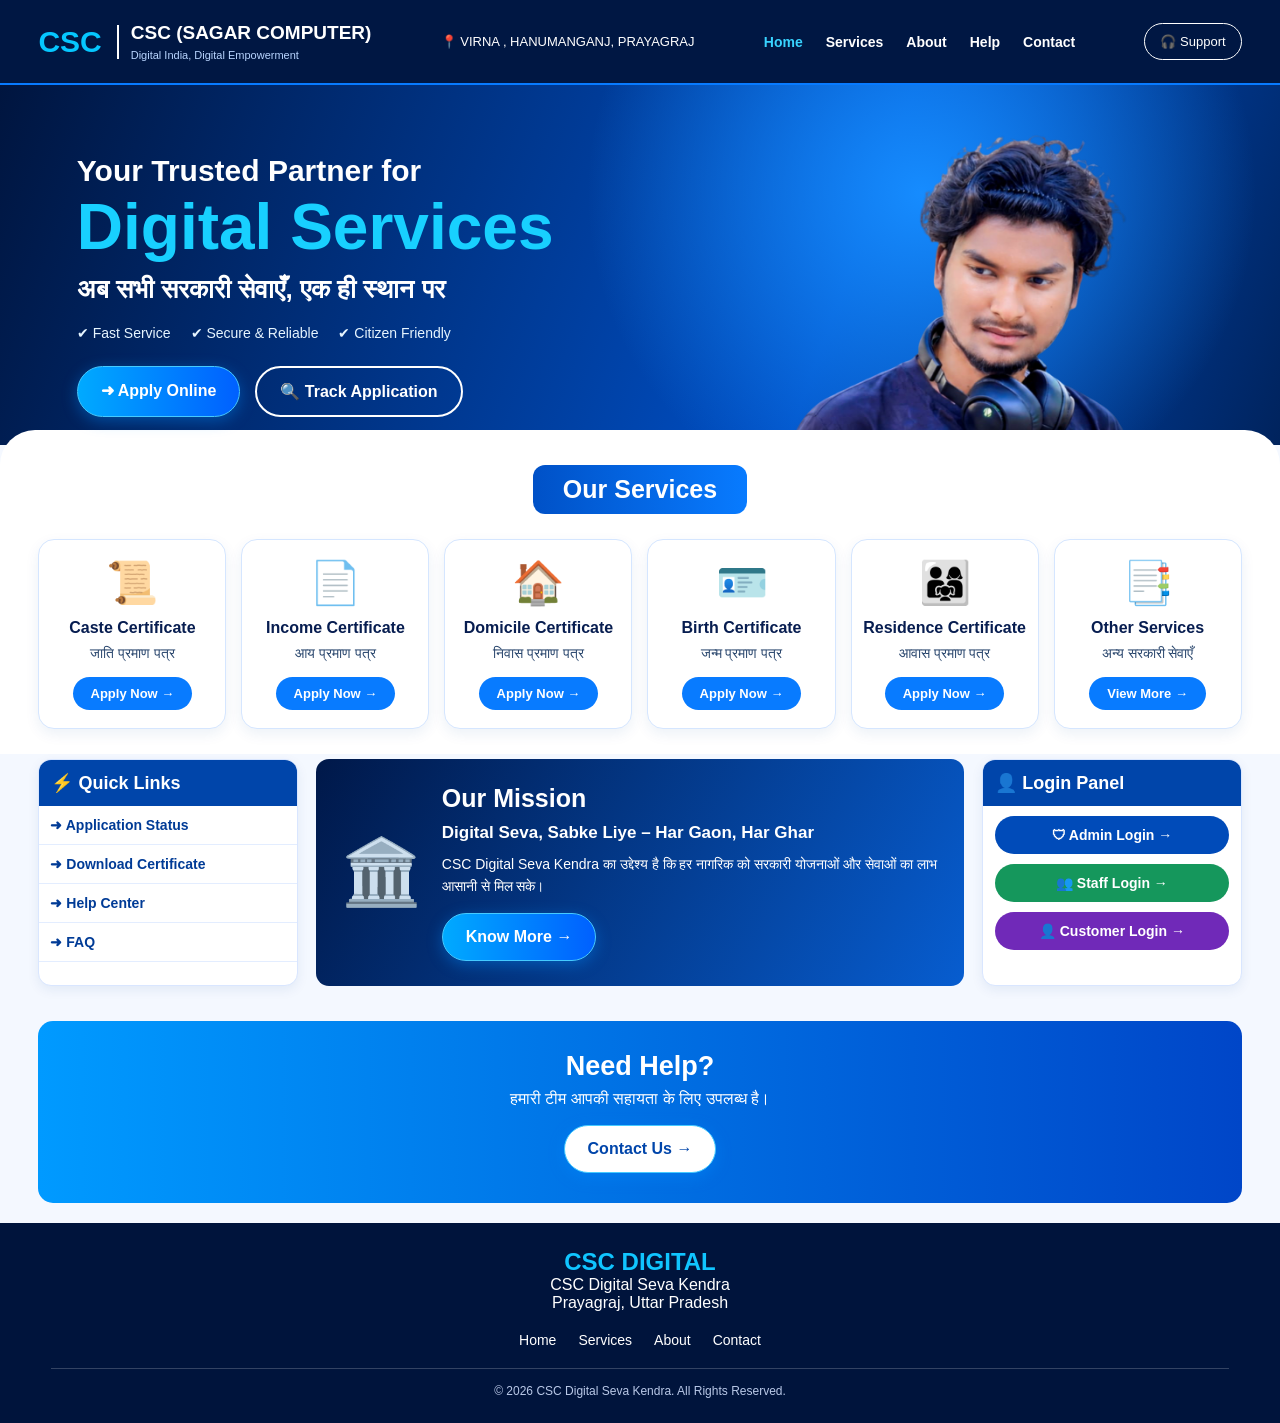
==== index.html @ cd77afcd "Add files via upload" ====
<!DOCTYPE html>
<html lang="hi">
<head>
    <meta charset="UTF-8">
    <meta name="viewport" content="width=device-width, initial-scale=1.0">
    <title>CSC Digital Seva Kendra | Virna | Hanumanganj | Prayagraj</title>
    <link rel="stylesheet" href="style.css">
</head>
<body>

<!-- HEADER -->
<header class="header">
    <div class="logo">
        <div class="logo-icon">CSC</div>
        <div>
            <h2>CSC (SAGAR COMPUTER)</h2>
            <p>Digital India, Digital Empowerment</p>
        </div>
    </div>

    <div class="location">📍 VIRNA , HANUMANGANJ, PRAYAGRAJ</div>

    <button class="menu-toggle" id="menuToggle">☰</button>

    <nav id="navbar">
        <a href="#home" class="active">Home</a>
        <a href="#services">Services</a>
        <a href="#about">About</a>
        <a href="#help">Help</a>
        <a href="#contact">Contact</a>
    </nav>

    <a href="#login" class="support">🎧 Support</a>
</header>

<!-- HERO SECTION -->
<section class="hero" id="home">
    <div class="hero-content">
        <h2>Your Trusted Partner for</h2>
        <h1>Digital Services</h1>

        <h3>अब सभी सरकारी सेवाएँ, एक ही स्थान पर</h3>

        <div class="features">
            <span>✔ Fast Service</span>
            <span>✔ Secure & Reliable</span>
            <span>✔ Citizen Friendly</span>
        </div>

        <div class="hero-buttons">
            <a href="#services" class="btn-primary">➜ Apply Online</a>
            <button class="btn-outline" id="trackBtn">
                🔍 Track Application
            </button>
        </div>
    </div>

    <div class="hero-image">
             <img src="sagar.png"
                  alt="CSC Digital Seva Kendra"
                         class="hero-banner">
                 </div>
</section>

<!-- SERVICES -->
<section class="services-section" id="services">

    <h2 class="section-title">Our Services</h2>

    <div class="services-grid">

        <div class="service-card">
            <div class="service-icon">📜</div>
            <h3>Caste Certificate</h3>
            <p>जाति प्रमाण पत्र</p>
            <button class="apply-btn" data-service="जाति प्रमाण पत्र">
                Apply Now →
            </button>
        </div>

        <div class="service-card">
            <div class="service-icon">📄</div>
            <h3>Income Certificate</h3>
            <p>आय प्रमाण पत्र</p>
            <button class="apply-btn" data-service="आय प्रमाण पत्र">
                Apply Now →
            </button>
        </div>

        <div class="service-card">
            <div class="service-icon">🏠</div>
            <h3>Domicile Certificate</h3>
            <p>निवास प्रमाण पत्र</p>
            <button class="apply-btn" data-service="निवास प्रमाण पत्र">
                Apply Now →
            </button>
        </div>

        <div class="service-card">
            <div class="service-icon">🪪</div>
            <h3>Birth Certificate</h3>
            <p>जन्म प्रमाण पत्र</p>
            <button class="apply-btn" data-service="जन्म प्रमाण पत्र">
                Apply Now →
            </button>
        </div>

        <div class="service-card">
            <div class="service-icon">👨‍👩‍👧</div>
            <h3>Residence Certificate</h3>
            <p>आवास प्रमाण पत्र</p>
            <button class="apply-btn" data-service="आवास प्रमाण पत्र">
                Apply Now →
            </button>
        </div>

        <div class="service-card">
            <div class="service-icon">📑</div>
            <h3>Other Services</h3>
            <p>अन्य सरकारी सेवाएँ</p>
            <button class="apply-btn" data-service="अन्य सेवाएँ">
                View More →
            </button>
        </div>

    </div>
</section>

<!-- LOWER SECTION -->
<section class="lower-section">

    <div class="quick-links">
        <h2>⚡ Quick Links</h2>
        <a href="#" id="quickTrack">➜ Application Status</a>
        <a href="#" id="downloadBtn">➜ Download Certificate</a>
        <a href="#help">➜ Help Center</a>
        <a href="#contact">➜ FAQ</a>
    </div>

    <div class="mission" id="about">
        <div class="mission-icon">🏛️</div>
        <div>
            <h2>Our Mission</h2>
            <h3>Digital Seva, Sabke Liye – Har Gaon, Har Ghar</h3>
            <p>
                CSC Digital Seva Kendra का उद्देश्य है कि हर नागरिक
                को सरकारी योजनाओं और सेवाओं का लाभ आसानी से मिल सके।
            </p>
            <a href="#services" class="btn-primary">Know More →</a>
        </div>
    </div>

    <div class="login-panel" id="login">
        <h2>👤 Login Panel</h2>
        <button class="admin-login" data-login="Admin">🛡 Admin Login →</button>
        <button class="staff-login" data-login="Staff">👥 Staff Login →</button>
        <button class="customer-login" data-login="Customer">👤 Customer Login →</button>
    </div>

</section>

<!-- HELP -->
<section class="help-section" id="help">
    <h2>Need Help?</h2>
    <p>हमारी टीम आपकी सहायता के लिए उपलब्ध है।</p>
    <a href="#contact" class="btn-primary">Contact Us →</a>
</section>

<!-- FOOTER -->
<footer id="contact">
    <div class="footer-logo">
        <h2>CSC DIGITAL</h2>
        <p>CSC Digital Seva Kendra</p>
        <p>Prayagraj, Uttar Pradesh</p>
    </div>

    <div class="footer-links">
        <a href="#home">Home</a>
        <a href="#services">Services</a>
        <a href="#about">About</a>
        <a href="#contact">Contact</a>
    </div>

    <p class="copyright">
        © 2026 CSC Digital Seva Kendra. All Rights Reserved.
    </p>
</footer>

<!-- APPLICATION MODAL -->
<div class="modal" id="applicationModal">
    <div class="modal-box">
        <button class="close-btn" data-close="applicationModal">×</button>
        <h2>Online Application Form</h2>
        <p>ऑनलाइन आवेदन के लिए अपनी जानकारी भरें।</p>

        <form id="applicationForm">
            <label>Service Name</label>
            <input type="text" id="serviceName" readonly>

            <label>Applicant Name *</label>
            <input type="text" name="name" required placeholder="पूरा नाम">

            <label>Father's Name *</label>
            <input type="text" name="father" required placeholder="पिता का नाम">

            <label>Mobile Number *</label>
            <input type="tel" name="mobile" required
                   pattern="[6-9][0-9]{9}" maxlength="10"
                   placeholder="10 अंकों का मोबाइल नंबर">

            <label>Date of Birth *</label>
            <input type="date" name="dob" required>

            <label>Full Address *</label>
            <textarea name="address" required placeholder="पूरा पता"></textarea>

            <label>District *</label>
            <input type="text" name="district" required value="Prayagraj">

            <label>Upload Documents *</label>
            <input type="file" name="documents" multiple required
                   accept=".pdf,.jpg,.jpeg,.png">

            <p class="form-note">
                आवेदन भेजने से पहले अपनी जानकारी जाँच लें।
            </p>

            <button type="submit" class="submit-btn">
                Submit Application
            </button>
        </form>
    </div>
</div>

<!-- TRACK MODAL -->
<div class="modal" id="trackModal">
    <div class="modal-box small-modal">
        <button class="close-btn" data-close="trackModal">×</button>
        <h2>Track Your Application</h2>
        <p>अपना Application Number दर्ज करें।</p>
        <input type="text" id="applicationNumber"
               placeholder="Application Number">
        <button class="submit-btn" id="checkStatus">
            Check Status
        </button>
        <p id="trackMessage"></p>
    </div>
</div>

<script src="script.js"></script>
</body>
</html>
---- style.css ----
* {
    margin: 0;
    padding: 0;
    box-sizing: border-box;
    font-family: Arial, "Noto Sans Devanagari", sans-serif;
}

html {
    scroll-behavior: smooth;
}

body {
    background: #f4f8ff;
    color: #071d50;
}

/* HEADER */
.header {
    min-height: 85px;
    background: #001743;
    color: white;
    display: flex;
    align-items: center;
    justify-content: space-between;
    padding: 12px 3%;
    gap: 18px;
    border-bottom: 2px solid #087bff;
}

.logo {
    display: flex;
    align-items: center;
    gap: 12px;
}

.logo-icon {
    font-size: 30px;
    font-weight: 900;
    color: #05c7ff;
    border-right: 2px solid white;
    padding-right: 15px;
}

.logo h2 {
    font-size: 19px;
}

.logo p {
    font-size: 11px;
    color: #b8d5ff;
    margin-top: 5px;
}

.location {
    font-size: 13px;
}

.header nav {
    display: flex;
    align-items: center;
    gap: 23px;
}

.header nav a {
    text-decoration: none;
    color: white;
    font-weight: bold;
    font-size: 14px;
}

.header nav a:hover,
.header nav a.active {
    color: #38d3ff;
}

.support {
    text-decoration: none;
    color: white;
    border: 1px solid white;
    padding: 10px 15px;
    border-radius: 25px;
    font-size: 13px;
}

.menu-toggle {
    display: none;
    color: white;
    background: #087bff;
    border: none;
    padding: 9px 13px;
    border-radius: 6px;
    font-size: 20px;
    cursor: pointer;
}

/* HERO SECTION */
.hero {
    min-height: 355px;
    background:
        radial-gradient(circle at 72% 30%, #168cff 0%, transparent 35%),
        linear-gradient(110deg, #00153f, #004fc5 65%, #00235d);
    display: flex;
    justify-content: space-between;
    align-items: center;
    padding: 40px 6%;
    color: white;
    overflow: hidden;
}

.hero-content {
    max-width: 650px;
    z-index: 1;
}

.hero-content h2 {
    font-size: 30px;
}

.hero-content h1 {
    font-size: clamp(42px, 5vw, 70px);
    color: #18d0ff;
    font-weight: 900;
    margin: 2px 0 10px;
}

.hero-content h3 {
    font-size: clamp(19px, 2.2vw, 26px);
    margin-bottom: 20px;
}

.features {
    display: flex;
    gap: 20px;
    flex-wrap: wrap;
    margin-bottom: 25px;
    font-size: 14px;
}

.features span {
    color: #e6f5ff;
}

.hero-buttons {
    display: flex;
    gap: 15px;
    flex-wrap: wrap;
}

.btn-primary,
.btn-outline {
    display: inline-block;
    text-decoration: none;
    padding: 14px 23px;
    border-radius: 35px;
    font-size: 16px;
    font-weight: bold;
    cursor: pointer;
    transition: 0.3s;
}

.btn-primary {
    background: linear-gradient(90deg, #00aaff, #0060ff);
    color: white;
    border: 1px solid #45caff;
    box-shadow: 0 4px 15px #008cff66;
}

.btn-outline {
    background: transparent;
    border: 2px solid white;
    color: white;
}

.btn-primary:hover,
.btn-outline:hover {
    transform: translateY(-3px);
}

/* HERO IMAGE - NEW */
.hero-image {
    width: 43%;
    height: 300px;
    display: flex;
    justify-content: center;
    align-items: center;
    overflow: hidden;
    border-radius: 18px;
    flex-shrink: 0;
}

.hero-banner {
    width: 100%;
    height: 100%;
    object-fit: contain;
    object-position: center;
    display: block;
    border-radius: 18px;
}

/* SERVICES */
.services-section {
    padding: 35px 3% 25px;
    background: #fff;
    border-radius: 35px 35px 0 0;
    margin-top: -15px;
    position: relative;
}

.section-title {
    text-align: center;
    font-size: 25px;
    color: white;
    background: linear-gradient(90deg, #0051c7, #087bff);
    width: fit-content;
    padding: 10px 30px;
    border-radius: 12px;
    margin: 0 auto 25px;
}

.services-grid {
    display: grid;
    grid-template-columns: repeat(6, 1fr);
    gap: 15px;
}

.service-card {
    background: white;
    border: 1px solid #d5e6ff;
    border-radius: 16px;
    padding: 18px 10px;
    text-align: center;
    box-shadow: 0 5px 14px #004b9914;
    transition: 0.3s;
}

.service-card:hover {
    transform: translateY(-6px);
    box-shadow: 0 9px 22px #0059b833;
}

.service-icon {
    font-size: 42px;
    margin-bottom: 12px;
}

.service-card h3 {
    font-size: 16px;
    margin-bottom: 8px;
}

.service-card p {
    color: #29466d;
    font-size: 14px;
    margin-bottom: 15px;
}

.apply-btn {
    background: #087bff;
    color: white;
    border: none;
    padding: 9px 18px;
    border-radius: 25px;
    cursor: pointer;
    font-weight: bold;
    font-size: 13px;
}

.apply-btn:hover {
    background: #003eae;
}

/* LOWER SECTION */
.lower-section {
    padding: 5px 3% 25px;
    display: grid;
    grid-template-columns: 1fr 2.5fr 1fr;
    gap: 18px;
}

.quick-links,
.login-panel {
    background: white;
    border: 1px solid #d9e6ff;
    border-radius: 13px;
    overflow: hidden;
    box-shadow: 0 4px 12px #003b8b14;
}

.quick-links h2,
.login-panel h2 {
    background: #0045aa;
    color: white;
    font-size: 18px;
    padding: 12px;
}

.quick-links a {
    display: block;
    color: #003b96;
    text-decoration: none;
    padding: 11px;
    border-bottom: 1px solid #e3edff;
    font-size: 14px;
    font-weight: bold;
}

.quick-links a:hover {
    background: #eaf3ff;
}

.mission {
    background: linear-gradient(120deg, #001849, #075dd0);
    color: white;
    padding: 25px;
    border-radius: 13px;
    display: flex;
    align-items: center;
    gap: 20px;
}

.mission-icon {
    font-size: 65px;
}

.mission h2 {
    font-size: 25px;
    margin-bottom: 10px;
}

.mission h3 {
    font-size: 17px;
    margin-bottom: 10px;
}

.mission p {
    font-size: 14px;
    line-height: 1.6;
    margin-bottom: 15px;
}

.login-panel {
    padding-bottom: 12px;
}

.login-panel button {
    width: calc(100% - 24px);
    display: block;
    margin: 10px 12px;
    padding: 11px;
    border: none;
    border-radius: 25px;
    color: white;
    cursor: pointer;
    font-size: 14px;
    font-weight: bold;
}

.admin-login {
    background: #004bb9;
}

.staff-login {
    background: #15975c;
}

.customer-login {
    background: #7029b8;
}

/* HELP */
.help-section {
    background: linear-gradient(90deg, #009aff, #0046c8);
    color: white;
    text-align: center;
    padding: 30px 15px;
    margin: 10px 3% 20px;
    border-radius: 15px;
}

.help-section h2 {
    font-size: 27px;
    margin-bottom: 8px;
}

.help-section p {
    margin-bottom: 17px;
}

.help-section .btn-primary {
    background: white;
    color: #0045aa;
}

/* FOOTER */
footer {
    background: #00143c;
    color: white;
    padding: 25px 4%;
    text-align: center;
}

.footer-logo h2 {
    color: #10c5ff;
}

.footer-links {
    display: flex;
    justify-content: center;
    gap: 22px;
    flex-wrap: wrap;
    margin: 20px 0;
}

.footer-links a {
    color: white;
    text-decoration: none;
    font-size: 14px;
}

.copyright {
    color: #b9c9e8;
    font-size: 12px;
    padding-top: 15px;
    border-top: 1px solid #ffffff33;
}

/* MODALS */
.modal {
    display: none;
    position: fixed;
    inset: 0;
    background: #00102cbb;
    z-index: 1000;
    justify-content: center;
    align-items: center;
    padding: 15px;
}

.modal.show {
    display: flex;
}

.modal-box {
    width: 100%;
    max-width: 520px;
    max-height: 90vh;
    overflow-y: auto;
    background: white;
    padding: 25px;
    border-radius: 16px;
    position: relative;
    color: #08245b;
}

.modal-box h2 {
    color: #0053c8;
    margin-bottom: 8px;
}

.modal-box > p {
    color: #60718e;
    font-size: 14px;
    margin-bottom: 17px;
}

.close-btn {
    position: absolute;
    right: 15px;
    top: 10px;
    background: #e9f1ff;
    color: #004bb9;
    border: none;
    font-size: 25px;
    width: 35px;
    height: 35px;
    border-radius: 50%;
    cursor: pointer;
}

.modal-box label {
    display: block;
    margin: 12px 0 6px;
    font-weight: bold;
    font-size: 14px;
}

.modal-box input,
.modal-box textarea {
    width: 100%;
    padding: 12px;
    border: 1px solid #cbdaf0;
    border-radius: 8px;
    outline: none;
    font-size: 14px;
}

.modal-box input:focus,
.modal-box textarea:focus {
    border-color: #087bff;
    box-shadow: 0 0 0 2px #087bff20;
}

.modal-box textarea {
    min-height: 75px;
    resize: vertical;
}

.submit-btn {
    width: 100%;
    padding: 13px;
    background: #0064ed;
    color: white;
    border: none;
    border-radius: 8px;
    margin-top: 15px;
    font-weight: bold;
    cursor: pointer;
}

.form-note {
    font-size: 12px;
    color: #687c9a;
    margin-top: 10px;
}

.small-modal {
    max-width: 400px;
}

#trackMessage {
    margin-top: 12px;
}

/* TABLET */
@media (max-width: 1050px) {

    .header {
        flex-wrap: wrap;
    }

    .location {
        display: none;
    }

    .services-grid {
        grid-template-columns: repeat(3, 1fr);
    }

    .lower-section {
        grid-template-columns: 1fr 2fr;
    }

    .login-panel {
        grid-column: 1 / -1;
    }

    .hero-image {
        width: 40%;
        height: 260px;
    }
}

/* MOBILE */
@media (max-width: 700px) {

    .header {
        padding: 12px 4%;
    }

    .logo h2 {
        font-size: 14px;
    }

    .logo p {
        font-size: 9px;
    }

    .logo-icon {
        font-size: 23px;
        padding-right: 8px;
    }

    .menu-toggle {
        display: block;
    }

    .support {
        display: none;
    }

    .header nav {
        display: none;
        width: 100%;
        flex-direction: column;
        align-items: flex-start;
        gap: 0;
        background: #00285f;
        border-radius: 10px;
    }

    .header nav.show {
        display: flex;
    }

    .header nav a {
        width: 100%;
        padding: 13px;
        border-bottom: 1px solid #ffffff20;
    }

    .hero {
        padding: 35px 5%;
        min-height: auto;
        flex-direction: column;
        align-items: stretch;
    }

    .hero-content {
        max-width: 100%;
    }

    .hero-content h2 {
        font-size: 21px;
    }

    .hero-content h1 {
        font-size: 43px;
    }

    .hero-content h3 {
        font-size: 18px;
        line-height: 1.5;
    }

    .features {
        gap: 10px;
        font-size: 12px;
    }

    /* MOBILE HERO IMAGE */
    .hero-image {
        display: flex;
        width: 100%;
        height: 220px;
        margin-top: 20px;
    }

    .hero-banner {
        width: 100%;
        height: 100%;
        object-fit: contain;
    }

    .hero-buttons {
        flex-direction: column;
        align-items: flex-start;
    }

    .btn-primary,
    .btn-outline {
        font-size: 14px;
        padding: 12px 18px;
    }

    .services-grid {
        grid-template-columns: repeat(2, 1fr);
        gap: 10px;
    }

    .service-card {
        padding: 15px 7px;
    }

    .service-card h3 {
        font-size: 13px;
    }

    .service-card p {
        font-size: 12px;
    }

    .service-icon {
        font-size: 35px;
    }

    .apply-btn {
        padding: 8px 12px;
        font-size: 11px;
    }

    .lower-section {
        grid-template-columns: 1fr;
    }

    .mission {
        padding: 20px 15px;
        gap: 10px;
    }

    .mission-icon {
        font-size: 42px;
    }

    .mission h2 {
        font-size: 21px;
    }

    .mission h3 {
        font-size: 14px;
    }

    .mission p {
        font-size: 12px;
    }

    .help-section h2 {
        font-size: 22px;
    }

    .modal-box {
        padding: 20px 15px;
    }
}







/* HERO IMAGE BOTTOM ALIGNMENT */

.hero {
    padding-bottom: 0;
}

.hero-image {
    align-self: flex-end;
    margin-bottom: 0;
    height: 320px;
    display: flex;
    align-items: flex-end;
}

.hero-banner {
    width: 100%;
    height: 100%;
    object-fit: contain;
    object-position: bottom center;
}

/* MOBILE */
@media (max-width: 700px) {
    .hero {
        padding-bottom: 0;
    }

    .hero-image {
        height: 220px;
        margin-bottom: 0;
        align-self: center;
    }

    .hero-banner {
        object-position: bottom center;
    }
}
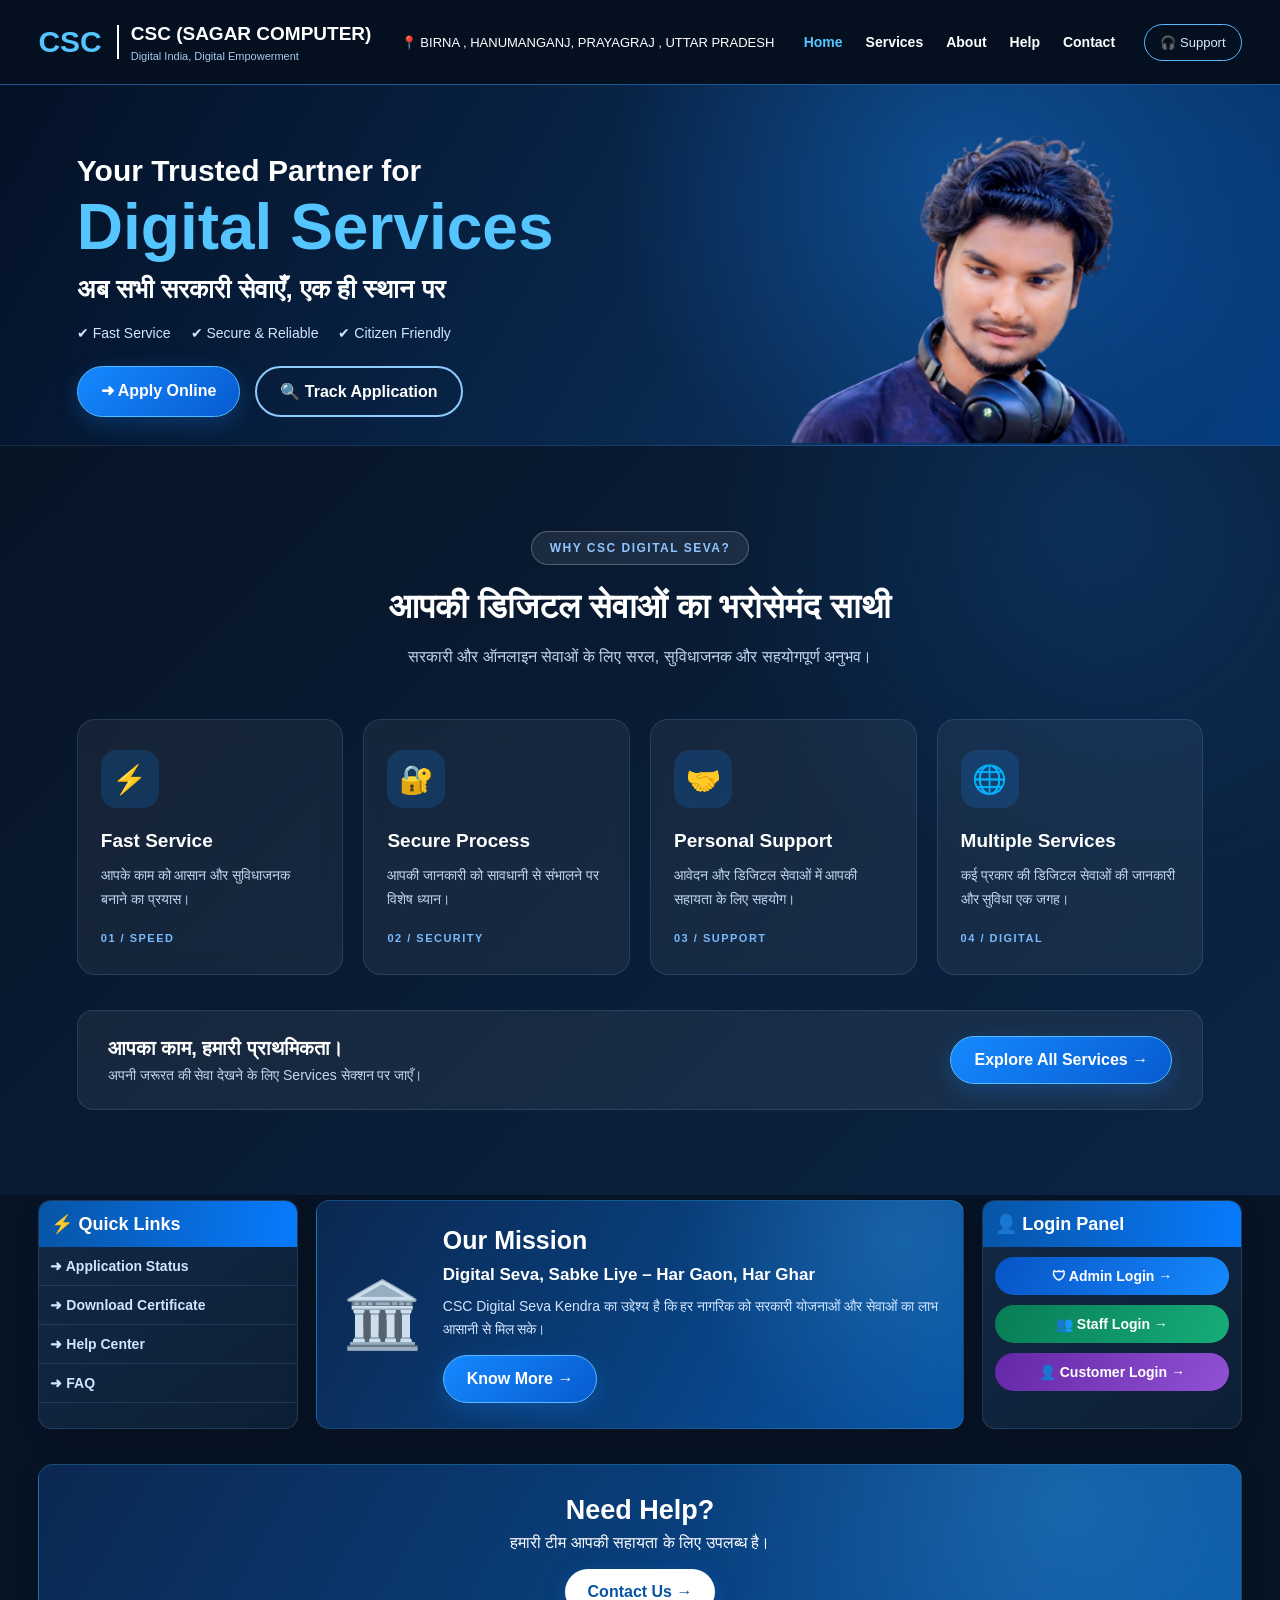
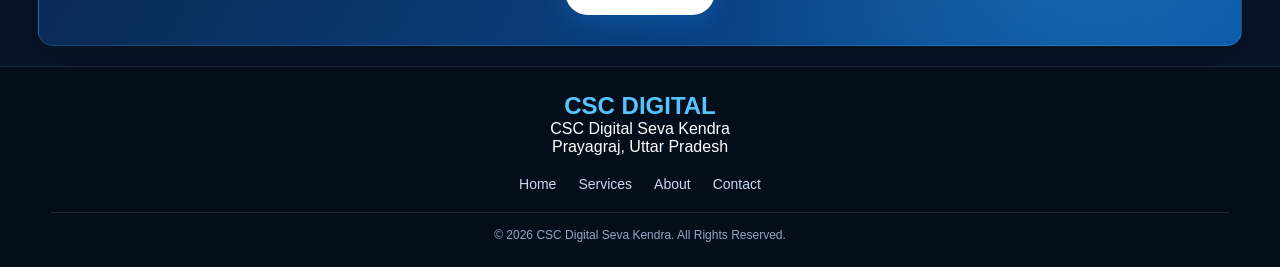
==== commit 0245cd3d: "Add files via upload" ====
--- a/index.html
+++ b/index.html
@@ -4,7 +4,7 @@
 <head>
     <meta charset="UTF-8">
     <meta name="viewport" content="width=device-width, initial-scale=1.0">
-    <title>CSC Digital Seva Kendra | Virna | Hanumanganj | Prayagraj</title>
+    <title>CSC Digital Seva Kendra | Birna | Hanumanganj | Prayagraj | Uttar Pradesh</title>
     <link rel="stylesheet" href="style.css">
 </head>
 <body>
@@ -19,19 +19,19 @@
         </div>
     </div>
 
-    <div class="location">📍 VIRNA , HANUMANGANJ, PRAYAGRAJ</div>
+    <div class="location">📍 BIRNA , HANUMANGANJ, PRAYAGRAJ , UTTAR PRADESH</div>
 
     <button class="menu-toggle" id="menuToggle">☰</button>
 
     <nav id="navbar">
-        <a href="#home" class="active">Home</a>
-        <a href="#services">Services</a>
-        <a href="#about">About</a>
-        <a href="#help">Help</a>
-        <a href="#contact">Contact</a>
+        <a href="index.html" class="active">Home</a>
+        <a href="services.html">Services</a>
+        <a href="about.html">About</a>
+        <a href="help.html">Help</a>
+        <a href="contact.html">Contact</a>
     </nav>
 
-    <a href="#login" class="support">🎧 Support</a>
+    <a href="login.html" class="support">🎧 Support</a>
 </header>
 
 <!-- HERO SECTION -->
@@ -49,7 +49,7 @@
         </div>
 
         <div class="hero-buttons">
-            <a href="#services" class="btn-primary">➜ Apply Online</a>
+            <a href="services.html" class="btn-primary">➜ Apply Online</a>
             <button class="btn-outline" id="trackBtn">
                 🔍 Track Application
             </button>
@@ -64,68 +64,59 @@
 </section>
 
 <!-- SERVICES -->
-<section class="services-section" id="services">
-
-    <h2 class="section-title">Our Services</h2>
-
-    <div class="services-grid">
-
-        <div class="service-card">
-            <div class="service-icon">📜</div>
-            <h3>Caste Certificate</h3>
-            <p>जाति प्रमाण पत्र</p>
-            <button class="apply-btn" data-service="जाति प्रमाण पत्र">
-                Apply Now →
-            </button>
-        </div>
-
-        <div class="service-card">
-            <div class="service-icon">📄</div>
-            <h3>Income Certificate</h3>
-            <p>आय प्रमाण पत्र</p>
-            <button class="apply-btn" data-service="आय प्रमाण पत्र">
-                Apply Now →
-            </button>
-        </div>
-
-        <div class="service-card">
-            <div class="service-icon">🏠</div>
-            <h3>Domicile Certificate</h3>
-            <p>निवास प्रमाण पत्र</p>
-            <button class="apply-btn" data-service="निवास प्रमाण पत्र">
-                Apply Now →
-            </button>
-        </div>
-
-        <div class="service-card">
-            <div class="service-icon">🪪</div>
-            <h3>Birth Certificate</h3>
-            <p>जन्म प्रमाण पत्र</p>
-            <button class="apply-btn" data-service="जन्म प्रमाण पत्र">
-                Apply Now →
-            </button>
-        </div>
-
-        <div class="service-card">
-            <div class="service-icon">👨‍👩‍👧</div>
-            <h3>Residence Certificate</h3>
-            <p>आवास प्रमाण पत्र</p>
-            <button class="apply-btn" data-service="आवास प्रमाण पत्र">
-                Apply Now →
-            </button>
-        </div>
-
-        <div class="service-card">
-            <div class="service-icon">📑</div>
-            <h3>Other Services</h3>
-            <p>अन्य सरकारी सेवाएँ</p>
-            <button class="apply-btn" data-service="अन्य सेवाएँ">
-                View More →
-            </button>
-        </div>
-
-    </div>
-</section>
+
+
+<!-- WHY CHOOSE US SECTION -->
+<section class="why-choose-section">
+
+    <div class="why-heading">
+        <span class="why-tag">WHY CSC DIGITAL SEVA?</span>
+        <h2>आपकी डिजिटल सेवाओं का भरोसेमंद साथी</h2>
+        <p>सरकारी और ऑनलाइन सेवाओं के लिए सरल, सुविधाजनक और सहयोगपूर्ण अनुभव।</p>
+    </div>
+
+    <div class="why-grid">
+
+        <div class="why-card">
+            <div class="why-icon">⚡</div>
+            <h3>Fast Service</h3>
+            <p>आपके काम को आसान और सुविधाजनक बनाने का प्रयास।</p>
+            <span>01 / SPEED</span>
+        </div>
+
+        <div class="why-card">
+            <div class="why-icon">🔐</div>
+            <h3>Secure Process</h3>
+            <p>आपकी जानकारी को सावधानी से संभालने पर विशेष ध्यान।</p>
+            <span>02 / SECURITY</span>
+        </div>
+
+        <div class="why-card">
+            <div class="why-icon">🤝</div>
+            <h3>Personal Support</h3>
+            <p>आवेदन और डिजिटल सेवाओं में आपकी सहायता के लिए सहयोग।</p>
+            <span>03 / SUPPORT</span>
+        </div>
+
+        <div class="why-card">
+            <div class="why-icon">🌐</div>
+            <h3>Multiple Services</h3>
+            <p>कई प्रकार की डिजिटल सेवाओं की जानकारी और सुविधा एक जगह।</p>
+            <span>04 / DIGITAL</span>
+        </div>
+
+    </div>
+
+    <div class="why-bottom">
+        <div>
+            <h3>आपका काम, हमारी प्राथमिकता।</h3>
+            <p>अपनी जरूरत की सेवा देखने के लिए Services सेक्शन पर जाएँ।</p>
+        </div>
+        <a href="services.html" class="btn-primary">Explore All Services →</a>
+    </div>
+
+</section>
+
 
 <!-- LOWER SECTION -->
 <section class="lower-section">
@@ -134,8 +125,8 @@
         <h2>⚡ Quick Links</h2>
         <a href="#" id="quickTrack">➜ Application Status</a>
         <a href="#" id="downloadBtn">➜ Download Certificate</a>
-        <a href="#help">➜ Help Center</a>
-        <a href="#contact">➜ FAQ</a>
+        <a href="help.html">➜ Help Center</a>
+        <a href="contact.html">➜ FAQ</a>
     </div>
 
     <div class="mission" id="about">
@@ -164,7 +155,7 @@
 <section class="help-section" id="help">
     <h2>Need Help?</h2>
     <p>हमारी टीम आपकी सहायता के लिए उपलब्ध है।</p>
-    <a href="#contact" class="btn-primary">Contact Us →</a>
+    <a href="contact.html" class="btn-primary">Contact Us →</a>
 </section>
 
 <!-- FOOTER -->
@@ -176,10 +167,10 @@
     </div>
 
     <div class="footer-links">
-        <a href="#home">Home</a>
-        <a href="#services">Services</a>
-        <a href="#about">About</a>
-        <a href="#contact">Contact</a>
+        <a href="index.html">Home</a>
+        <a href="services.html">Services</a>
+        <a href="about.html">About</a>
+        <a href="contact.html">Contact</a>
     </div>
 
     <p class="copyright">
--- a/style.css
+++ b/style.css
@@ -11,7 +11,7 @@
 }
 
 body {
-    background: #f4f8ff;
+    background:white;
     color: #071d50;
 }
 
@@ -765,4 +765,715 @@
     .hero-banner {
         object-position: bottom center;
     }
-}+}
+
+
+/* =================================
+   CSC HOME - 20 SERVICES SECTION
+================================= */
+
+.services-section {
+    padding: 80px 6%;
+    background: #f4f8ff;
+}
+
+.services-heading {
+    text-align: center;
+    margin-bottom: 45px;
+}
+
+.services-tag {
+    display: inline-block;
+    padding: 8px 18px;
+    background: #e2edff;
+    color: #0866d8;
+    border-radius: 30px;
+    font-size: 12px;
+    font-weight: 800;
+    letter-spacing: 1.5px;
+}
+
+.services-heading .section-title {
+    margin: 15px 0 10px;
+    font-size: 36px;
+    color: #102d55;
+}
+
+.services-heading > p {
+    color: #64748b;
+    font-size: 15px;
+}
+
+.services-grid {
+    display: grid;
+    grid-template-columns: repeat(4, minmax(0, 1fr));
+    gap: 24px;
+    max-width: 1400px;
+    margin: auto;
+}
+
+.service-card {
+    background: #ffffff;
+    border: 1px solid #e4ecf7;
+    border-radius: 16px;
+    padding: 28px 18px;
+    text-align: center;
+    transition: all 0.3s ease;
+    box-shadow: 0 5px 20px rgba(20, 65, 120, 0.05);
+}
+
+.service-card:hover {
+    transform: translateY(-7px);
+    border-color: #1673e6;
+    box-shadow: 0 15px 35px rgba(15, 90, 190, 0.13);
+}
+
+.service-icon {
+    width: 65px;
+    height: 65px;
+    margin: 0 auto 18px;
+    display: flex;
+    align-items: center;
+    justify-content: center;
+    background: #eaf2ff;
+    border-radius: 18px;
+    font-size: 31px;
+    transition: 0.3s;
+}
+
+.service-card:hover .service-icon {
+    background: #d7e8ff;
+    transform: scale(1.08);
+}
+
+.service-card h3 {
+    color: #17365f;
+    font-size: 17px;
+    margin-bottom: 9px;
+}
+
+.service-card p {
+    color: #718096;
+    font-size: 14px;
+    margin-bottom: 20px;
+}
+
+.apply-btn {
+    border: none;
+    background: #0866d8;
+    color: #ffffff;
+    padding: 11px 20px;
+    border-radius: 8px;
+    font-size: 13px;
+    font-weight: 700;
+    cursor: pointer;
+    transition: 0.3s;
+}
+
+.apply-btn:hover {
+    background: #064da5;
+    box-shadow: 0 5px 15px rgba(8, 102, 216, 0.25);
+}
+
+.all-services-btn {
+    text-align: center;
+    margin-top: 45px;
+}
+
+/* TABLET */
+@media (max-width: 1000px) {
+    .services-grid {
+        grid-template-columns: repeat(3, minmax(0, 1fr));
+        gap: 18px;
+    }
+}
+
+/* SMALL TABLET */
+@media (max-width: 700px) {
+    .services-section {
+        padding: 60px 5%;
+    }
+
+    .services-grid {
+        grid-template-columns: repeat(2, minmax(0, 1fr));
+        gap: 14px;
+    }
+
+    .service-card {
+        padding: 22px 10px;
+    }
+
+    .service-card h3 {
+        font-size: 14px;
+    }
+
+    .service-card p {
+        font-size: 12px;
+    }
+
+    .apply-btn {
+        padding: 10px 12px;
+        font-size: 12px;
+    }
+
+    .services-heading .section-title {
+        font-size: 28px;
+    }
+}
+
+/* SMALL MOBILE */
+@media (max-width: 380px) {
+    .services-grid {
+        grid-template-columns: 1fr;
+    }
+}
+
+
+
+/* ==================================
+   WHY CHOOSE CSC - PREMIUM SECTION
+================================== */
+
+.why-choose-section {
+    padding: 85px 6%;
+    background: linear-gradient(135deg, #071b38, #0b3970);
+    color: #ffffff;
+    position: relative;
+    overflow: hidden;
+}
+
+.why-heading {
+    text-align: center;
+    max-width: 750px;
+    margin: 0 auto 48px;
+}
+
+.why-tag {
+    display: inline-block;
+    padding: 9px 18px;
+    border: 1px solid rgba(255,255,255,.25);
+    background: rgba(255,255,255,.08);
+    color: #8ec5ff;
+    border-radius: 30px;
+    font-size: 12px;
+    font-weight: 800;
+    letter-spacing: 1.5px;
+}
+
+.why-heading h2 {
+    font-size: 34px;
+    line-height: 1.4;
+    margin: 18px 0 12px;
+}
+
+.why-heading p {
+    color: #c1d5ef;
+    line-height: 1.8;
+}
+
+.why-grid {
+    display: grid;
+    grid-template-columns: repeat(4, minmax(0, 1fr));
+    gap: 20px;
+    max-width: 1300px;
+    margin: auto;
+}
+
+.why-card {
+    padding: 30px 23px;
+    min-height: 220px;
+    border: 1px solid rgba(255,255,255,.13);
+    border-radius: 18px;
+    background: rgba(255,255,255,.07);
+    backdrop-filter: blur(10px);
+    transition: .3s ease;
+}
+
+.why-card:hover {
+    transform: translateY(-8px);
+    background: rgba(255,255,255,.13);
+    border-color: #66b2ff;
+}
+
+.why-icon {
+    width: 58px;
+    height: 58px;
+    display: grid;
+    place-items: center;
+    background: rgba(79,160,255,.17);
+    border-radius: 16px;
+    font-size: 28px;
+    margin-bottom: 22px;
+}
+
+.why-card h3 {
+    font-size: 19px;
+    margin-bottom: 12px;
+}
+
+.why-card p {
+    color: #c1d5ef;
+    font-size: 14px;
+    line-height: 1.7;
+    min-height: 48px;
+}
+
+.why-card span {
+    display: block;
+    margin-top: 20px;
+    color: #78baff;
+    font-size: 11px;
+    font-weight: 800;
+    letter-spacing: 1.5px;
+}
+
+.why-bottom {
+    max-width: 1300px;
+    margin: 35px auto 0;
+    padding: 25px 30px;
+    display: flex;
+    justify-content: space-between;
+    align-items: center;
+    gap: 20px;
+    background: rgba(255,255,255,.09);
+    border-radius: 16px;
+    border: 1px solid rgba(255,255,255,.12);
+}
+
+.why-bottom h3 {
+    margin-bottom: 7px;
+    font-size: 20px;
+}
+
+.why-bottom p {
+    color: #c1d5ef;
+    font-size: 14px;
+}
+
+@media (max-width: 1000px) {
+    .why-grid {
+        grid-template-columns: repeat(2, 1fr);
+    }
+}
+
+@media (max-width: 600px) {
+    .why-choose-section {
+        padding: 60px 5%;
+    }
+
+    .why-heading h2 {
+        font-size: 26px;
+    }
+
+    .why-grid {
+        grid-template-columns: 1fr;
+        gap: 15px;
+    }
+
+    .why-card {
+        min-height: auto;
+    }
+
+    .why-bottom {
+        flex-direction: column;
+        align-items: flex-start;
+        padding: 22px;
+    }
+}
+
+
+/* =========================================
+   CSC HOME PAGE - PREMIUM DARK BLUE THEME
+========================================= */
+
+:root {
+    --home-bg: #071426;
+    --home-card: #10243e;
+    --home-card2: #142d4b;
+    --home-blue: #1689ff;
+    --home-cyan: #55c5ff;
+    --home-white: #f1f6ff;
+    --home-muted: #a9bad0;
+    --home-border: rgba(120,170,230,.17);
+}
+
+/* MAIN BACKGROUND */
+
+body {
+    background: var(--home-bg);
+    color: var(--home-white);
+}
+
+/* HEADER */
+
+.header {
+    background: #040f20;
+    border-bottom: 1px solid rgba(50,160,255,.5);
+    box-shadow: 0 5px 25px rgba(0,0,0,.25);
+}
+
+.logo-icon {
+    color: var(--home-cyan);
+}
+
+.logo p {
+    color: #a9c9ee;
+}
+
+.header nav a {
+    transition: .3s;
+}
+
+.header nav a:hover,
+.header nav a.active {
+    color: var(--home-cyan);
+}
+
+.support {
+    border-color: #55baff;
+    color: #d9edff;
+}
+
+.support:hover {
+    background: #087bff;
+    border-color: #087bff;
+}
+
+.menu-toggle {
+    background: #087bff;
+}
+
+/* HERO */
+
+.hero {
+    background:
+        radial-gradient(circle at 75% 25%, rgba(22,137,255,.35), transparent 35%),
+        linear-gradient(120deg, #041126, #0a2c55 65%, #063e83);
+    border-bottom: 1px solid var(--home-border);
+}
+
+.hero-content h1 {
+    color: #55c5ff;
+}
+
+.features span {
+    color: #d2e6ff;
+}
+
+.btn-primary {
+    background: linear-gradient(135deg, #1689ff, #075bd0);
+    border: 1px solid #55baff;
+    box-shadow: 0 7px 22px rgba(22,137,255,.25);
+}
+
+.btn-primary:hover {
+    box-shadow: 0 10px 28px rgba(22,137,255,.4);
+}
+
+.btn-outline {
+    border-color: #8ecbff;
+    color: white;
+}
+
+.btn-outline:hover {
+    background: rgba(255,255,255,.1);
+}
+
+/* SERVICES SECTION */
+
+.services-section {
+    background: #08172b;
+    border-radius: 30px 30px 0 0;
+}
+
+.services-heading .section-title {
+    color: white;
+    background: linear-gradient(110deg, #0754a5, #1689ff);
+    box-shadow: 0 8px 22px rgba(0,100,220,.2);
+}
+
+.services-tag {
+    background: rgba(22,137,255,.15);
+    color: #65bdff;
+    border: 1px solid rgba(22,137,255,.25);
+}
+
+.services-heading > p {
+    color: var(--home-muted);
+}
+
+/* SERVICE CARDS */
+
+.service-card {
+    background: linear-gradient(145deg, #122944, #0d1f36);
+    border: 1px solid var(--home-border);
+    box-shadow: 0 8px 25px rgba(0,0,0,.2);
+}
+
+.service-card:hover {
+    transform: translateY(-7px);
+    border-color: rgba(55,165,255,.65);
+    box-shadow: 0 15px 35px rgba(0,0,0,.32);
+}
+
+.service-icon {
+    background: rgba(22,137,255,.15);
+    color: #65bdff;
+}
+
+.service-card:hover .service-icon {
+    background: rgba(22,137,255,.28);
+}
+
+.service-card h3 {
+    color: #edf6ff;
+}
+
+.service-card p {
+    color: #a9bad0;
+}
+
+.apply-btn {
+    background: linear-gradient(135deg, #1689ff, #075bd0);
+    color: white;
+}
+
+.apply-btn:hover {
+    background: linear-gradient(135deg, #39a5ff, #0870e5);
+}
+
+/* LOWER SECTION */
+
+.lower-section {
+    background: #071426;
+}
+
+/* QUICK LINKS */
+
+.quick-links,
+.login-panel {
+    background: linear-gradient(145deg, #122944, #0d1f36);
+    border: 1px solid var(--home-border);
+    box-shadow: 0 8px 25px rgba(0,0,0,.2);
+}
+
+.quick-links h2,
+.login-panel h2 {
+    background: linear-gradient(100deg, #0754a5, #087bff);
+    color: white;
+}
+
+.quick-links a {
+    color: #d1e5ff;
+    border-bottom: 1px solid var(--home-border);
+}
+
+.quick-links a:hover {
+    background: rgba(22,137,255,.13);
+    color: #65bdff;
+}
+
+/* MISSION */
+
+.mission {
+    background:
+        radial-gradient(circle at 90% 15%, rgba(85,197,255,.2), transparent 35%),
+        linear-gradient(120deg, #0b2850, #0754a5);
+    border: 1px solid rgba(85,197,255,.18);
+    box-shadow: 0 10px 30px rgba(0,0,0,.2);
+}
+
+.mission-icon {
+    color: #72caff;
+}
+
+.mission h2,
+.mission h3 {
+    color: #ffffff;
+}
+
+.mission p {
+    color: #d1e5ff;
+}
+
+/* LOGIN PANEL */
+
+.login-panel button {
+    transition: .3s;
+}
+
+.login-panel button:hover {
+    transform: translateY(-3px);
+    filter: brightness(1.15);
+    box-shadow: 0 7px 18px rgba(0,0,0,.25);
+}
+
+.admin-login {
+    background: linear-gradient(120deg, #0754c5, #1689ff);
+}
+
+.staff-login {
+    background: linear-gradient(120deg, #087c55, #16ad78);
+}
+
+.customer-login {
+    background: linear-gradient(120deg, #6427a7, #9251d5);
+}
+
+/* WHY CHOOSE SECTION */
+
+.why-choose-section {
+    background:
+        radial-gradient(circle at 85% 10%, rgba(22,137,255,.16), transparent 30%),
+        linear-gradient(135deg, #071426, #0b2545);
+}
+
+.why-card {
+    background: rgba(255,255,255,.055);
+    border-color: rgba(120,170,230,.17);
+}
+
+.why-card:hover {
+    background: rgba(255,255,255,.10);
+    border-color: #55baff;
+    box-shadow: 0 12px 30px rgba(0,0,0,.22);
+}
+
+.why-icon {
+    background: rgba(22,137,255,.18);
+}
+
+.why-bottom {
+    background: rgba(255,255,255,.06);
+    border-color: var(--home-border);
+}
+
+/* HELP SECTION */
+
+.help-section {
+    background:
+        radial-gradient(circle at 85% 20%, rgba(85,197,255,.22), transparent 35%),
+        linear-gradient(120deg, #0b2850, #0754a5);
+    border: 1px solid rgba(85,197,255,.2);
+    box-shadow: 0 10px 30px rgba(0,0,0,.2);
+}
+
+.help-section .btn-primary {
+    background: #ffffff;
+    color: #0754a5;
+    border: none;
+}
+
+.help-section .btn-primary:hover {
+    background: #dceeff;
+}
+
+/* FOOTER */
+
+footer {
+    background: #040d1a;
+    border-top: 1px solid var(--home-border);
+}
+
+.footer-logo h2 {
+    color: #55c5ff;
+}
+
+.footer-links a {
+    color: #c6d9f0;
+    transition: .3s;
+}
+
+.footer-links a:hover {
+    color: #55c5ff;
+}
+
+.copyright {
+    color: #91a8c5;
+    border-top-color: rgba(255,255,255,.12);
+}
+
+/* MODALS - DARK THEME */
+
+.modal {
+    background: rgba(0,8,22,.82);
+    backdrop-filter: blur(7px);
+}
+
+.modal-box {
+    background: linear-gradient(145deg, #142b49, #0b1c32);
+    border: 1px solid rgba(100,175,255,.25);
+    color: #f1f6ff;
+    box-shadow: 0 20px 60px rgba(0,0,0,.45);
+}
+
+.modal-box h2 {
+    color: #65bdff;
+}
+
+.modal-box > p {
+    color: #b4c6dc;
+}
+
+.close-btn {
+    background: rgba(22,137,255,.16);
+    color: #75c7ff;
+}
+
+.close-btn:hover {
+    background: #087bff;
+    color: white;
+}
+
+.modal-box label {
+    color: #e5f1ff;
+}
+
+.modal-box input,
+.modal-box textarea {
+    background: #091a30;
+    color: white;
+    border: 1px solid #294766;
+}
+
+.modal-box input::placeholder,
+.modal-box textarea::placeholder {
+    color: #829bb8;
+}
+
+.modal-box input:focus,
+.modal-box textarea:focus {
+    border-color: #1689ff;
+    box-shadow: 0 0 0 3px rgba(22,137,255,.15);
+}
+
+.submit-btn {
+    background: linear-gradient(120deg, #1689ff, #075bd0);
+}
+
+.submit-btn:hover {
+    background: #087bff;
+}
+
+.form-note {
+    color: #9fb4ce;
+}
+
+/* MOBILE MENU */
+
+@media(max-width: 700px) {
+    .header nav {
+        background: #0c2340;
+        border: 1px solid var(--home-border);
+    }
+
+    .header nav a {
+        border-bottom: 1px solid rgba(255,255,255,.09);
+    }
+
+    .hero {
+        background:
+            radial-gradient(circle at center, rgba(22,137,255,.2), transparent 55%),
+            linear-gradient(120deg, #041126, #0b2c54);
+    }
+}
